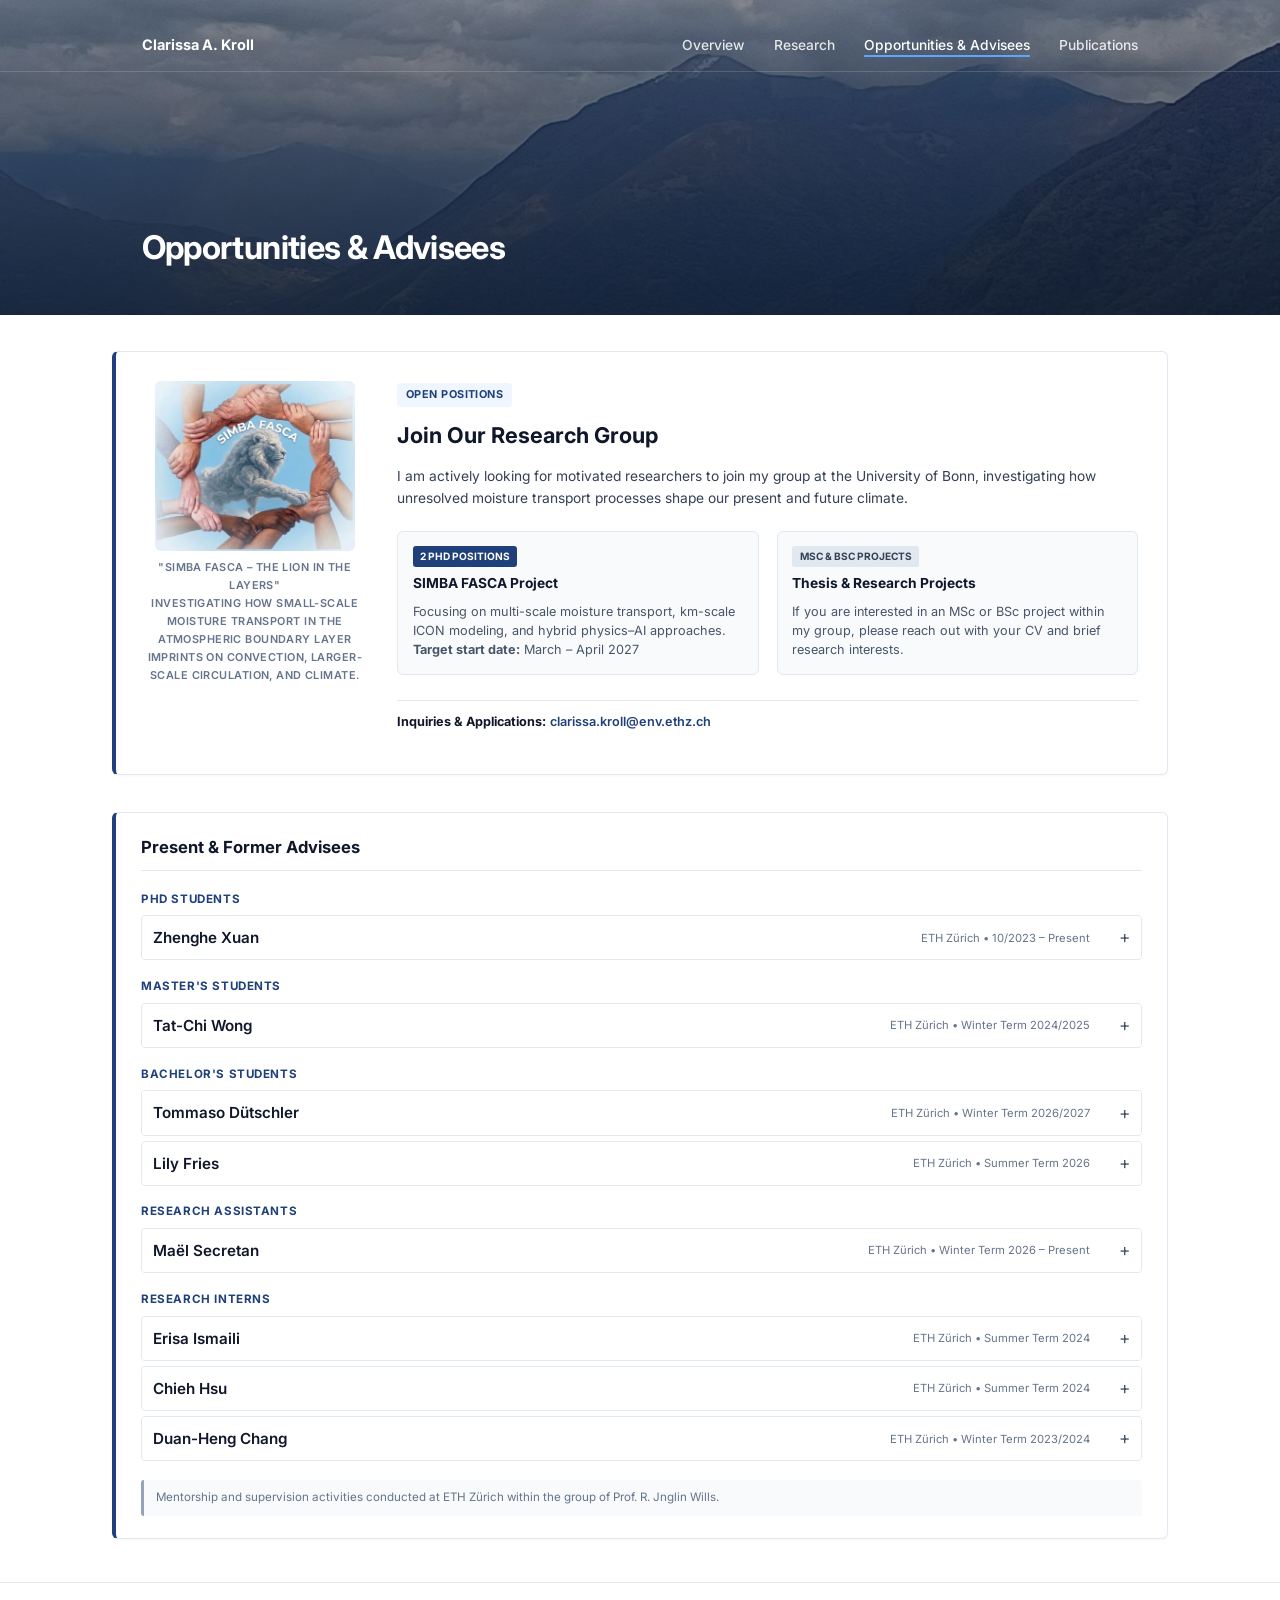
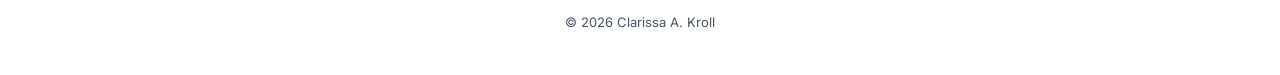
==== advisees.html @ e0d8de3f "Initial website release" ====
<!DOCTYPE html>
<html lang="en">
<head>
  <meta charset="UTF-8" />
  <meta name="viewport" content="width=device-width, initial-scale=1.0" />
  <title>Opportunities &amp; Advisees — Clarissa A. Kroll</title>
  <link rel="stylesheet" href="styles.css" />
  <link rel="preconnect" href="https://fonts.googleapis.com">
  <link rel="preconnect" href="https://fonts.gstatic.com" crossorigin>
  <link href="https://fonts.googleapis.com/css2?family=Inter:wght@300;400;500;600;700&display=swap" rel="stylesheet">
</head>
<body>

  <!-- Header Banner -->
  <header class="header-banner">
    <div class="header-overlay"></div>
    <img src="header.jpg" alt="Atmospheric Background" class="header-bg" />

    <nav class="navbar">
      <div class="nav-container">
        <a href="index.html" class="nav-brand">Clarissa A. Kroll</a>
        <div class="nav-links">
          <a href="index.html">Overview</a>
          <a href="research.html">Research</a>
          <a href="advisees.html" class="active">Opportunities &amp; Advisees</a>
          <a href="publications.html">Publications</a>
        </div>
      </div>
    </nav>

    <div class="header-content">
      <h1>Opportunities &amp; Advisees</h1>
    </div>
  </header>

  <main class="content-wrapper">

    <!-- Open Positions / Hiring Card -->
    <section class="hiring-card">
      <!-- Left Column: SIMBA FASCA Logo Branding -->
      <div class="hiring-logo-box">
        <img src="simbaFasca.png" alt="SIMBA FASCA Project Logo" class="hiring-logo-img" />
        <span class="hiring-logo-caption">
          "SIMBA FASCA &ndash; The Lion in the Layers"<br>
          Investigating how small-scale moisture transport in the atmospheric boundary layer imprints on convection, larger-scale circulation, and climate.
        </span>
      </div>

      <!-- Right Column: Details & Call to Action -->
      <div class="hiring-content">
        <div class="hiring-badge">Open Positions</div>
        <h2>Join Our Research Group</h2>
        <p class="hiring-intro">
          I am actively looking for motivated researchers to join my group at the University of Bonn, investigating how unresolved moisture transport processes shape our present and future climate.
        </p>

        <!-- Specific Opportunities Grid -->
        <div class="positions-grid">
          <div class="position-item">
            <div class="position-header">
              <span class="position-badge phd-badge">2 PhD Positions</span>
              <strong>SIMBA FASCA Project</strong>
            </div>
            <p>
              Focusing on multi-scale moisture transport, km-scale ICON modeling, 
              and hybrid physics&ndash;AI approaches.
            </p>
            <p>
              <strong>Target start date:</strong> March &ndash; April 2027
            </p>
          </div>

          <div class="position-item">
            <div class="position-header">
              <span class="position-badge student-badge">MSc &amp; BSc Projects</span>
              <strong>Thesis &amp; Research Projects</strong>
            </div>
            <p>
              If you are interested in an MSc or BSc project within my group, please reach out with your CV and brief research interests.
            </p>
          </div>
        </div>

        <p class="hiring-contact">
          <strong>Inquiries &amp; Applications:</strong> 
          <a href="mailto:clarissa.kroll@env.ethz.ch">clarissa.kroll@env.ethz.ch</a>
        </p>
      </div>
    </section>

    <!-- Structured Advisees Box -->
    <section class="advisees-box">
      <div class="advisees-box-header">
        <h2>Present &amp; Former Advisees</h2>
      </div>

      <!-- PhD Students -->
      <div class="advisee-group">
        <h3 class="advisee-category">PhD Students</h3>
        
        <details class="student-accordion">
          <summary class="student-summary">
            <span class="student-name">Zhenghe Xuan</span>
            <span class="student-meta">ETH Zürich &bull; 10/2023 &ndash; Present</span>
          </summary>
          <div class="student-details">
            <p><strong>Role:</strong> Co-Supervisor</p>
            <p><strong>Topic:</strong> Vertical velocity variance in a changing climate</p>
            <p><strong>Associated Publication:</strong> Xuan et al. (2025, under review), <a href="https://doi.org/10.22541/essoar.176990601.11274984/v1" target="_blank" rel="noopener" class="doi-link">[DOI: 10.22541/essoar.176990601.11274984/v1]</a></p>
          </div>
        </details>
      </div>

      <!-- Master's Students -->
      <div class="advisee-group">
        <h3 class="advisee-category">Master's Students</h3>

        <details class="student-accordion">
          <summary class="student-summary">
            <span class="student-name">Tat-Chi Wong</span>
            <span class="student-meta">ETH Zürich &bull; Winter Term 2024/2025</span>
          </summary>
          <div class="student-details">
            <p><strong>Role:</strong> Direct Supervisor</p>
            <p><strong>Topic:</strong> Impact of Vertical Velocity Damping on the Numerical Stability and Atmospheric Representation in ICON</p>
            <p><strong>Associated Publication:</strong> Co-authorship in Kroll et al. (2026), <a href="https://doi.org/10.1029/2025MS005583" target="_blank" rel="noopener" class="doi-link">[DOI: 10.1029/2025MS005583]</a></p>
          </div>
        </details>
      </div>

      <!-- Bachelor's Students -->
      <div class="advisee-group">
        <h3 class="advisee-category">Bachelor's Students</h3>

        <details class="student-accordion">
          <summary class="student-summary">
            <span class="student-name">Tommaso Dütschler</span>
            <span class="student-meta">ETH Zürich &bull; Winter Term 2026/2027</span>
          </summary>
          <div class="student-details">
            <p><strong>Role:</strong> Direct Supervisor</p>
            <p><strong>Topic:</strong> Possible Links between Boundary Layer Moisture Transport and Precipitation Extremes <em>(working title)</em></p>
          </div>
        </details>

        <details class="student-accordion">
          <summary class="student-summary">
            <span class="student-name">Lily Fries</span>
            <span class="student-meta">ETH Zürich &bull; Summer Term 2026</span>
          </summary>
          <div class="student-details">
            <p><strong>Role:</strong> Direct Supervisor</p>
            <p><strong>Topic:</strong> Do CMIP6 Models Share Specific Humidity Biases and Associated Mechanisms Leading to the Double-ITCZ Bias Identified in ICON?</p>
          </div>
        </details>
      </div>

      <!-- Research Assistants -->
      <div class="advisee-group">
        <h3 class="advisee-category">Research Assistants</h3>

        <details class="student-accordion">
          <summary class="student-summary">
            <span class="student-name">Maël Secretan</span>
            <span class="student-meta">ETH Zürich &bull; Winter Term 2026 &ndash; Present</span>
          </summary>
          <div class="student-details">
            <p><strong>Role:</strong> Direct Supervisor</p>
            <p><strong>Topic:</strong> Formal validation of code changes for merges in the ICON repository</p>
          </div>
        </details>
      </div>

      <!-- Research Interns -->
      <div class="advisee-group">
        <h3 class="advisee-category">Research Interns</h3>

        <details class="student-accordion">
          <summary class="student-summary">
            <span class="student-name">Erisa Ismaili</span>
            <span class="student-meta">ETH Zürich &bull; Summer Term 2024</span>
          </summary>
          <div class="student-details">
            <p><strong>Role:</strong> Co-Supervisor</p>
            <p><strong>Topic:</strong> Interplay between evaporation, surface winds and sea-surface temperature in CMIP6 models</p>
          </div>
        </details>

        <details class="student-accordion">
          <summary class="student-summary">
            <span class="student-name">Chieh Hsu</span>
            <span class="student-meta">ETH Zürich &bull; Summer Term 2024</span>
          </summary>
          <div class="student-details">
            <p><strong>Role:</strong> Direct Supervisor</p>
            <p><strong>Topic:</strong> Sea-surface temperature response to volcanic eruptions in CMIP6 models</p>
          </div>
        </details>

        <details class="student-accordion">
          <summary class="student-summary">
            <span class="student-name">Duan-Heng Chang</span>
            <span class="student-meta">ETH Zürich &bull; Winter Term 2023/2024</span>
          </summary>
          <div class="student-details">
            <p><strong>Role:</strong> Direct Supervisor</p>
            <p><strong>Topic:</strong> Cross-comparison of large-scale precipitation features in CMIP6 models</p>
          </div>
        </details>
      </div>

      <!-- Institutional Supervision Note -->
      <div class="advisees-footnote">
        Mentorship and supervision activities conducted at ETH Zürich within the group of Prof. R. Jnglin Wills.
      </div>
    </section>

  </main>

  <footer class="site-footer">
    <p>&copy; 2026 Clarissa A. Kroll</p>
  </footer>

</body>
</html>
---- styles.css ----
:root {
  --font-sans: 'Inter', -apple-system, BlinkMacSystemFont, sans-serif;
  --text-dark: #0f172a;
  --text-muted: #475569;
  --bg-page: #ffffff;
  --bg-subtle: #f8fafc;
  --border-color: #e2e8f0;
  --accent-blue: #2563eb;
  --max-width: 1040px;
}

.header-banner h1,
.header-content h1 {
  color: #ffffff;
}


/* --- Global Typography Scaling --- */
html {
  /* Default browser base is 16px. 
     90.625% sets the global base to ~14.5px for a dense, academic aesthetic.
     Change to 87.5% if you want it even tighter (~14px). */
  font-size: 90.625%; 
}

body {
  font-family: 'Inter', -apple-system, BlinkMacSystemFont, "Segoe UI", Roboto, sans-serif;
  font-size: 0.925rem; /* ~13.5px body copy */
  line-height: 1.55;    /* Comfortable line spacing for compact text */

  -webkit-font-smoothing: antialiased;
}

/* Scaled-Down Institutional Headings */
h1 {
  font-size: 1.5rem;    /* ~22px (was 32px+) */
  font-weight: 700;
  line-height: 1.25;
  color: #0f172a;
}

h2 {
  font-size: 1.2rem;    /* ~17.5px */
  font-weight: 700;
  color: #0f172a;
}

h3 {
  font-size: 0.95rem;   /* ~14px */
  font-weight: 600;
  color: #1f407a;
}

p, li {
  font-size: 0.9rem;    /* ~13px for paragraphs and lists */
  margin-bottom: 0.85rem;
}

/* Compact Navigation Bar Links */
.nav-links a {
  font-size: 0.85rem;   /* ~12.3px */
  font-weight: 600;
}

* {
  box-sizing: border-box;
  margin: 0;
  padding: 0;
}

body {
  font-family: var(--font-sans);
  background-color: var(--bg-page);
  color: var(--text-dark);
  line-height: 1.65;
  font-size: 1rem;
  -webkit-font-smoothing: antialiased;
}

/* 1. Header Banner using your header.jpg */
/* 1. Fully Responsive Header Banner */
.header-banner {
  position: relative;
  width: 100%;
  /* Flexible height adaptively scaling with screen size */
  min-height: 280px;
  height: clamp(280px, 35vh, 420px);
  display: flex;
  flex-direction: column;
  justify-content: space-between;
  overflow: hidden;
  background-color: #0f172a;
  padding: 1.25rem 0 1.75rem 0; /* Reduced vertical padding inside header */
  margin-bottom: 0.8rem;        /* Reduced gap below header (was likely 3rem+) */
  min-height: auto;
  padding-bottom: 0.5rem !important; /* Adjust or set to 0 if desired */
}

/* 2. Zero out top margins on main containers */
.content-wrapper,
.bio-hero-grid {
  margin-top: 0 !important;
  padding-top: 0 !important;
}

/* 3. Kill the browser's default top margin on the first paragraph */
.bio-main-text p:first-child,
.bio-sidebar {
  margin-top: 0 !important;
  padding-top: 0 !important;
}


.navbar {
  padding: 0.5rem 0;            /* Compact top navigation bar */
}

.header-content {
  margin-top: 1rem;             /* Tightened space between nav links and main title */
  padding: 0;
}

.header-content h1 {
  font-size: 1.65rem;           /* Slightly tighter heading size */
  line-height: 1.25;
  margin: 0 0 0.25rem 0;
}

.header-subtitle {
  font-size: 0.875rem;
  margin: 0;
}

.header-bg {
  position: absolute;
  top: 0; 
  left: 0;
  width: 100%; 
  height: 100%;
  object-fit: cover; /* Scaled to fill without stretching */
  object-position: center 30%; /* Focuses on upper-center of your image */
  z-index: 1;
}

/* --- Compact Main Container Gap --- */
.content-wrapper {
  margin-top: 0;                /* Eliminates excess gap above the main body grid */
  padding-top: 0;
}

.bio-hero-grid {
  margin-top: 0;                /* Pulls the bio grid directly up under the header */
}

/* 2. Fully Responsive Research Images */
.subsection-media {
  background: var(--bg-subtle);
  border: 1px solid var(--border-color);
  border-radius: 10px;
  padding: 0.75rem;
  width: 100%; /* Keeps media box inside its grid column */
  box-sizing: border-box;
}

.subsection-media img,
.figure-media img {
  width: 100%;
  max-width: 100%;
  height: auto; /* Maintains true aspect ratio without cropping */
  max-height: 350px; /* Prevents tall vertical images from blowing up */
  object-fit: contain; /* Displays full image without clipping edges */
  border-radius: 6px;
  display: block;
}

/* 3. Global Responsive Safety Net */
img, video {
  max-width: 100%;
  height: auto;
}

/* Responsive YouTube Video Wrapper */
.video-container {
  position: relative;
  width: 100%;
  aspect-ratio: 16 / 9; /* Maintains standard widescreen 16:9 ratio */
  border-radius: 8px;
  overflow: hidden;
  background-color: #0f172a;
  border: 1px solid var(--border-color);
}

.video-container iframe {
  position: absolute;
  top: 0;
  left: 0;
  width: 100%;
  height: 100%;
  border: 0;
  display: block;
}

.header-overlay {
  position: absolute;
  top: 0; left: 0;
  width: 100%; height: 100%;
  /* Dark transparent overlay to keep white text readable while showing the image */
  background: linear-gradient(180deg, rgba(15, 23, 42, 0.35) 0%, rgba(15, 23, 42, 0.8) 100%);
  z-index: 2;
}

.navbar {
  position: relative;
  z-index: 3;
  padding: 1rem 0;
  border-bottom: 1px solid rgba(255, 255, 255, 0.15);
}

.nav-container {
  max-width: var(--max-width);
  margin: 0 auto;
  padding: 0 1.5rem;
  display: flex;
  justify-content: space-between;
  align-items: center;
}

.nav-brand {
  color: #ffffff;
  font-weight: 700;
  font-size: ad1.1rem;
  text-decoration: none;
}

.nav-links a {
  color: rgba(255, 255, 255, 0.85);
  text-decoration: none;
  margin-left: 1.75rem;
  font-size: 0.95rem;
  font-weight: 500;
}

.nav-links a:hover, .nav-links a.active {
  color: #ffffff;
  border-bottom: 2px solid #60a5fa;
  padding-bottom: 2px;
}

.header-content {
  position: relative;
  z-index: 3;
  max-width: var(--max-width);
  width: 100%;
  margin: 0 auto;
  padding: 0 1.5rem 2.5rem 1.5rem;
  color: #ffffff;
}

.badge {
  display: inline-block;
  background-color: rgba(255, 255, 255, 0.18);
  backdrop-filter: blur(4px);
  color: #ffffff;
  font-size: 0.78rem;
  font-weight: 600;
  padding: 0.2rem 0.6rem;
  border-radius: 4px;
  margin-bottom: 0.5rem;
}

.header-content h1 {
  font-size: 2.25rem;
  font-weight: 700;
  letter-spacing: -0.02em;
}

.header-content p {
  font-size: 1.05rem;
  color: rgba(255, 255, 255, 0.9);
}

/* 2. Sub-navigation Jump Bar */
.subnav {
  background-color: var(--bg-subtle);
  border-bottom: 1px solid var(--border-color);
  position: sticky;
  top: 0;
  z-index: 100;
}

.subnav-container {
  max-width: var(--max-width);
  margin: 0 auto;
  padding: 0.75rem 1.5rem;
  display: flex;
  align-items: center;
  gap: 1.5rem;
  font-size: 0.9rem;
}

.subnav-label {
  font-weight: 600;
  color: var(--text-muted);
}

.subnav a {
  color: var(--accent-blue);
  text-decoration: none;
  font-weight: 500;
}

.subnav a:hover {
  text-decoration: underline;
}

/* --- Global Vertical Spacing Adjustments --- */

/* 1. Main wrapper padding */
.content-wrapper {
  max-width: var(--max-width);
  margin: 0 auto;
  padding: 3rem 1.5rem; /* Increased top/bottom padding from 3rem to 5rem */
}

/* 2. Space between research & page subsections */
.research-subsection,
.people-section,
.topic-block,
.data-section {
  margin-bottom: 2rem; /* Increased vertical space between major sections */
  padding-bottom: 2rem;
}

/* 3. Horizontal Dividers Spacing */
.section-divider {
  border: 0;
  border-top: 1px solid var(--border-color);
  margin: 2rem 0; /* Creates 5rem (~80px) space above and below divider lines */
}

/* 4. Headings Bottom Margin */
.topic-block h2,
.people-section h2,
.data-section h2 {
  margin-bottom: 2rem; /* Adds space between headings and body text/tables */
}

/* --- Styles for People Page Cards --- */
.person-card.primary-pi {
  display: grid;
  grid-template-columns: 200px 1fr;
  gap: 2.5rem;
  align-items: center;
  background: var(--bg-subtle);
  padding: 2rem;
  border-radius: 12px;
  border: 1px solid var(--border-color);
  margin-bottom: 4rem;
}

.person-photo {
  width: 200px;
  height: 200px;
  object-fit: cover;
  border-radius: 8px;
}

.role-badge {
  display: inline-block;
  font-size: 0.75rem;
  font-weight: 700;
  text-transform: uppercase;
  color: var(--accent-blue);
  letter-spacing: 0.05em;
  margin-bottom: 0.4rem;
}

.alumni-grid {
  display: grid;
  grid-template-columns: repeat(auto-fit, minmax(300px, 1fr));
  gap: 2rem;
  margin-top: 1.5rem;
}

.alumni-card {
  background: #ffffff;
  border: 1px solid var(--border-color);
  border-radius: 10px;
  padding: 1.5rem;
}

.alumni-card h3 {
  font-size: 1.2rem;
  margin-bottom: 0.25rem;
}

.degree-tag {
  font-size: 0.85rem;
  color: var(--accent-blue);
  font-weight: 600;
  display: block;
  margin-bottom: 0.75rem;
}

.thesis-title {
  font-size: 0.95rem;
  color: var(--text-muted);
  margin-bottom: 0.75rem;
}

.next-step {
  font-size: 0.85rem;
  color: #64748b;
  font-weight: 500;
}

.join-box {
  background-color: var(--bg-subtle);
  border: 1px solid var(--border-color);
  border-radius: 12px;
  padding: 3rem;
  text-align: center;
}

.join-box h2 {
  margin-bottom: 1rem;
}

.join-box p {
  max-width: 650px;
  margin: 0 auto 1.5rem auto;
  color: var(--text-muted);
}

.btn-contact {
  display: inline-block;
  background-color: var(--text-dark);
  color: #ffffff;
  padding: 0.75rem 1.5rem;
  border-radius: 6px;
  text-decoration: none;
  font-weight: 600;
}

/* --- Student & Mentorship Styling --- */

.context-note {
  background-color: var(--bg-subtle);
  border-left: 3px solid var(--accent-blue);
  padding: 1rem 1.25rem;
  border-radius: 4px;
  margin-bottom: 3.5rem;
  color: var(--text-muted);
  font-size: 0.95rem;
}

.student-category {
  margin-bottom: 4rem;
}

.student-category h2 {
  font-size: 1.5rem;
  font-weight: 700;
  color: var(--text-dark);
  margin-bottom: 1.5rem;
}

.student-card-grid {
  display: grid;
  grid-template-columns: repeat(auto-fill, minmax(320px, 1fr));
  gap: 1.5rem;
}

.student-card {
  background: #ffffff;
  border: 1px solid var(--border-color);
  border-radius: 8px;
  padding: 1.25rem 1.5rem;
  display: flex;
  flex-direction: column;
  justify-content: space-between;
  transition: border-color 0.2s ease;
}

.student-card:hover {
  border-color: #cbd5e1;
}

.card-header {
  display: flex;
  justify-content: space-between;
  align-items: flex-start;
  margin-bottom: 0.75rem;
  padding-bottom: 0.75rem;
  border-bottom: 1px solid var(--border-color);
}

.card-header h3 {
  font-size: 1.1rem;
  font-weight: 600;
  color: var(--text-dark);
}

.term-badge {
  font-size: 0.75rem;
  font-weight: 600;
  color: var(--accent-blue);
  background-color: #eff6ff;
  padding: 0.25rem 0.5rem;
  border-radius: 4px;
  white-space: nowrap;
}

/* --- Clean Institutional Accordion Header --- */

.student-summary {
  display: flex;
  justify-content: space-between;
  align-items: center;
  padding: 1.1rem 1.25rem;
  cursor: pointer;
  background-color: #ffffff;
  list-style: none;
  user-select: none;
}

.student-name {
  font-size: 1.05rem;
  font-weight: 600;
  color: var(--text-dark);
}

/* Subtle, un-badged metadata string */
.student-meta {
  font-size: 0.875rem;
  font-weight: 400;
  color: var(--text-muted); /* Neutral slate gray */
  margin-left: auto;
  margin-right: 1rem;
}

/* Custom minimal plus/minus toggle */
.student-summary::after {
  content: "+";
  font-size: 1.1rem;
  font-weight: 400;
  color: #94a3b8;
  transition: transform 0.2s ease;
}

.student-accordion[open] .student-summary::after {
  content: "−";
  color: var(--text-dark);
}

.card-details p {
  font-size: 0.9rem;
  color: var(--text-muted);
  margin-bottom: 0.4rem;
  line-height: 1.5;
}

.card-details .label {
  font-weight: 600;
  color: var(--text-dark);
}

.card-pub {
  margin-top: 0.75rem;
  padding-top: 0.75rem;
  border-top: 1px dashed var(--border-color);
  font-size: 0.85rem;
  color: var(--text-muted);
}

/* --- Advisee Accordions / Dropdowns --- */

.advisee-group {
  margin-bottom: 3.5rem;
}

.advisee-group h2 {
  font-size: 1.4rem;
  font-weight: 700;
  color: var(--text-dark);
  margin-bottom: 1.25rem;
  padding-bottom: 0.5rem;
  border-bottom: 1px solid var(--border-color);
}

.student-accordion {
  background-color: #ffffff;
  border: 1px solid var(--border-color);
  border-radius: 8px;
  margin-bottom: 0.85rem;
  overflow: hidden;
  transition: border-color 0.2s ease, box-shadow 0.2s ease;
}

.student-accordion:hover {
  border-color: #cbd5e1;
}

.student-accordion[open] {
  border-color: var(--accent-blue);
  box-shadow: 0 2px 8px rgba(0, 0, 0, 0.04);
}

.student-summary {
  display: flex;
  justify-content: space-between;
  align-items: center;
  padding: 1rem 1.25rem;
  cursor: pointer;
  font-weight: 600;
  list-style: none; /* Removes default disclosure triangle */
  user-select: none;
  background-color: #ffffff;
}

/* Remove default marker in Webkit/Firefox */
.student-summary::-webkit-details-marker {
  display: none;
}

/* Custom interactive expand indicator (+) */
.student-summary::after {
  content: "+";
  font-size: 1.2rem;
  font-weight: 400;
  color: var(--text-muted);
  transition: transform 0.2s ease;
  margin-left: 1rem;
}

.student-accordion[open] .student-summary::after {
  content: "−";
  color: var(--accent-blue);
}

.student-name {
  font-size: 1.05rem;
  color: var(--text-dark);
}

.student-term {
  font-size: 0.85rem;
  font-weight: 500;
  color: var(--accent-blue);
  background-color: #eff6ff;
  padding: 0.25rem 0.6rem;
  border-radius: 4px;
}

.student-details {
  padding: 1.25rem;
  background-color: var(--bg-subtle);
  border-top: 1px solid var(--border-color);
  font-size: 0.925rem;
}

.student-details p {
  margin-bottom: 0.6rem;
  color: var(--text-muted);
  line-height: 1.5;
}

.student-details p:last-child {
  margin-bottom: 0;
}

.student-details strong {
  color: var(--text-dark);
}

/* Bottom institutional note */
.bottom-context-note {
  margin-top: 4rem;
  padding: 1.25rem 1.5rem;
  background-color: var(--bg-subtle);
  border-left: 3px solid var(--accent-blue);
  border-radius: 4px;
  font-size: 0.9rem;
  color: var(--text-muted);
}

@media (max-width: 768px) {
  .person-card.primary-pi {
    grid-template-columns: 1fr;
  }
  .person-photo {
    width: 100%;
    height: 250px;
  }
}

.research-intro {
  font-size: 1.15rem;
  color: var(--text-dark);
  margin-bottom: 3.5rem;
  padding-bottom: 2rem;
  border-bottom: 1px solid var(--border-color);
}

.research-subsection {
  margin-bottom: 4rem;
  padding-bottom: 4rem;
  border-bottom: 1px solid var(--border-color);
}

.research-subsection:last-child {
  border-bottom: none;
}

.subsection-grid {
  display: grid;
  grid-template-columns: 1.2fr 0.8fr;
  gap: 3rem;
  align-items: center;
}

.subsection-grid.reversed {
  grid-template-columns: 0.8fr 1.2fr;
}

.subsection-grid.reversed .subsection-text {
  order: 2;
}

.subsection-grid.reversed .subsection-media {
  order: 1;
}

.topic-tag {
  font-size: 0.75rem;
  font-weight: 700;
  text-transform: uppercase;
  letter-spacing: 0.05em;
  color: var(--accent-blue);
  display: block;
  margin-bottom: 0.4rem;
}

.subsection-text h2 {
  font-size: 1.65rem;
  font-weight: 700;
  color: var(--text-dark);
  margin-bottom: 1rem;
}

.subsection-text p {
  color: var(--text-muted);
  margin-bottom: 1.25rem;
}

.feature-list {
  list-style: none;
  padding: 0;
}

.feature-list li {
  font-size: 0.925rem;
  color: #334155;
  margin-bottom: 0.5rem;
  position: relative;
  padding-left: 1.25rem;
}

.feature-list li::before {
  content: "▪";
  color: var(--accent-blue);
  position: absolute;
  left: 0;
}

.subsection-media {
  background: var(--bg-subtle);
  border: 1px solid var(--border-color);
  border-radius: 10px;
  padding: 0.75rem;
}

.subsection-media img {
  width: 100%;
  height: 220px;
  object-fit: cover;
  border-radius: 6px;
  display: block;
}

.media-caption {
  display: block;
  font-size: 0.8rem;
  color: var(--text-muted);
  margin-top: 0.6rem;
  line-height: 1.4;
}

.site-footer {
  border-top: 1px solid var(--border-color);
  padding: 2rem 0;
  text-align: center;
  font-size: 0.875rem;
  color: var(--text-muted);
}

/* --- 2-Column Hero Grid Layout --- */

.content-wrapper {
  max-width: 1100px;
  margin: 0 auto;
  padding: 3rem 1.5rem;
}

.bio-hero-grid {
  display: grid;
  grid-template-columns: 1fr 280px; /* Left column expands; right sidebar is 280px */
  gap: 3.5rem;
  align-items: start;
}

.bio-main-text p {
  font-size: 1.05rem;
  line-height: 1.7;
  color: #334155;
  margin-bottom: 1.25rem;
}

.bio-main-text p:last-child {
  margin-bottom: 0;
}

/* Vertical Blue Divider Line */
.bio-sidebar {
  padding-left: 2.5rem;
  border-left: 3px solid #1f407a; /* Institutional Blue Line */
}

.profile-photo {
  width: 100%;
  height: auto;
  aspect-ratio: 1 / 1;
  object-fit: cover;
  border-radius: 6px;
  margin-bottom: 1rem;
  background-color: #e2e8f0;
}

.profile-info h2 {
  font-size: 1.15rem;
  font-weight: 700;
  color: #0f172a;
  margin: 0 0 0.2rem 0;
}

.profile-title {
  font-size: 0.875rem;
  font-weight: 600;
  color: #1f407a;
  margin: 0 0 1rem 0;
}

.contact-details {
  list-style: none;
  padding: 0;
  margin: 0 0 1rem 0;
  font-size: 0.875rem;
}

.contact-details li {
  margin-bottom: 0.4rem;
  color: #475569;
}

.contact-details strong {
  color: #0f172a;
}

.contact-details a {
  color: #1f407a;
  text-decoration: none;
}

.contact-details a:hover {
  text-decoration: underline;
}

.profile-links {
  font-size: 0.85rem;
  font-weight: 600;
  padding-top: 0.75rem;
  border-top: 1px solid #e2e8f0;
}

.profile-links a {
  color: #0f172a;
  text-decoration: none;
}

.profile-links a:hover {
  color: #1f407a;
  text-decoration: underline;
}

/* --- Mobile Responsiveness --- */
@media (max-width: 768px) {
  .bio-hero-grid {
    grid-template-columns: 1fr;
    gap: 2rem;
  }
  
  .bio-sidebar {
    padding-left: 0;
    padding-top: 2rem;
    border-left: none;
    border-top: 3px solid #1f407a; /* Flips to a top horizontal blue bar on small screens */
  }
}

/* --- 2-Column Hero Grid Layout --- */

.content-wrapper {
  max-width: 1100px;
  margin: 0 auto;
  padding: 3rem 1.5rem;
}

.bio-hero-grid {
  display: grid;
  grid-template-columns: 1fr 280px; /* Left column expands; right sidebar is 280px */
  gap: 3.5rem;
  align-items: start;
}

.bio-main-text p {
  font-size: 1.05rem;
  line-height: 1.7;
  color: #334155;
  margin-bottom: 1.25rem;
}

.bio-main-text p:last-child {
  margin-bottom: 0;
}

/* Vertical Blue Divider Line */
.bio-sidebar {
  padding-left: 2.5rem;
  border-left: 3px solid #1f407a; /* Institutional Blue Line */
}

.profile-photo {
  width: 100%;
  height: auto;
  aspect-ratio: 1 / 1;
  object-fit: cover;
  border-radius: 6px;
  margin-bottom: 1rem;
  background-color: #e2e8f0;
}

.profile-info h2 {
  font-size: 1.15rem;
  font-weight: 700;
  color: #0f172a;
  margin: 0 0 0.2rem 0;
}

.profile-title {
  font-size: 0.875rem;
  font-weight: 600;
  color: #1f407a;
  margin: 0 0 1rem 0;
}

.contact-details {
  list-style: none;
  padding: 0;
  margin: 0 0 1rem 0;
  font-size: 0.875rem;
}

.contact-details li {
  margin-bottom: 0.4rem;
  color: #475569;
}

.contact-details strong {
  color: #0f172a;
}

.contact-details a {
  color: #1f407a;
  text-decoration: none;
}

.contact-details a:hover {
  text-decoration: underline;
}

.profile-links {
  font-size: 0.85rem;
  font-weight: 600;
  padding-top: 0.75rem;
  border-top: 1px solid #e2e8f0;
}

.profile-links a {
  color: #0f172a;
  text-decoration: none;
}

.profile-links a:hover {
  color: #1f407a;
  text-decoration: underline;
}

/* --- Mobile Responsiveness --- */
@media (max-width: 768px) {
  .bio-hero-grid {
    grid-template-columns: 1fr;
    gap: 2rem;
  }
  
  .bio-sidebar {
    padding-left: 0;
    padding-top: 2rem;
    border-left: none;
    border-top: 3px solid #1f407a; /* Flips to a top horizontal blue bar on small screens */
  }
}

/* --- Research Feature Block with Integrated Figure --- */

.research-feature-card {
  display: grid;
  grid-template-columns: 1fr 440px; /* Text left, figure right */
  gap: 2.5rem;
  align-items: start;
  background-color: #ffffff;
  border: 1px solid var(--border-color, #e2e8f0);
  border-radius: 8px;
  padding: 2rem;
  margin: 2.5rem 0;
  box-shadow: 0 1px 3px rgba(0, 0, 0, 0.03);
}

.feature-badges {
  display: flex;
  gap: 0.75rem;
  align-items: center;
  margin-bottom: 0.85rem;
  flex-wrap: wrap;
}

.badge-blog a {
  font-size: 0.75rem;
  font-weight: 700;
  color: #1f407a;
  background-color: #eff6ff;
  padding: 0.25rem 0.6rem;
  border-radius: 4px;
  text-decoration: none;
}

.badge-blog a:hover {
  text-decoration: underline;
}

.badge-tag {
  font-size: 0.75rem;
  font-weight: 600;
  color: #64748b;
  background-color: #f1f5f9;
  padding: 0.25rem 0.6rem;
  border-radius: 4px;
}

.feature-content h2 {
  font-size: 1.4rem;
  font-weight: 700;
  color: var(--text-dark, #0f172a);
  margin-top: 0;
  margin-bottom: 1rem;
}

.feature-content p {
  font-size: 0.975rem;
  line-height: 1.65;
  color: var(--text-muted, #334155);
  margin-bottom: 1rem;
}

.paper-link {
  color: #1f407a;
  font-weight: 600;
  text-decoration: none;
}

.paper-link:hover {
  text-decoration: underline;
}

.feature-actions {
  display: flex;
  gap: 1rem;
  margin-top: 1.5rem;
  flex-wrap: wrap;
}

.doi-btn {
  font-size: 0.85rem;
  font-weight: 600;
  color: #ffffff;
  background-color: #1f407a;
  padding: 0.5rem 1rem;
  border-radius: 5px;
  text-decoration: none;
}

.doi-btn:hover {
  background-color: #162f5a;
}

.blog-btn {
  font-size: 0.85rem;
  font-weight: 600;
  color: #1f407a;
  border: 1px solid #1f407a;
  padding: 0.5rem 1rem;
  border-radius: 5px;
  text-decoration: none;
}

.blog-btn:hover {
  background-color: #eff6ff;
}

/* Figure & Image Styling */
.feature-figure {
  margin: 0;
  background-color: #f8fafc;
  border: 1px solid #e2e8f0;
  border-radius: 6px;
  padding: 0.85rem;
}

.feature-img {
  width: 100%;
  height: auto;
  border-radius: 4px;
  display: block;
  background-color: #ffffff;
}

.feature-figure figcaption {
  font-size: 0.8rem;
  color: #64748b;
  line-height: 1.45;
  margin-top: 0.75rem;
}

.feature-figure figcaption strong {
  color: #0f172a;
}

/* --- SIMBA FASCA Feature Card Grid --- */

.project-feature-card {
  display: grid;
  grid-template-columns: 240px 1fr; /* Image left (240px fixed), text right (flexible) */
  gap: 2rem;
  align-items: center;
  background-color: #ffffff;
  border: 1px solid #e2e8f0;
  border-left: 4px solid #1f407a; /* ETH/Bonn institutional accent line */
  border-radius: 6px;
  padding: 1.75rem;
  margin: 2rem 0;
  box-shadow: 0 1px 3px rgba(0, 0, 0, 0.04);
}

.project-logo-box {
  display: flex;
  justify-content: center;
  align-items: center;
}

.project-logo-img {
  width: 100%;
  max-width: 240px;
  height: auto;
  border-radius: 6px;
  display: block;
  object-fit: contain;
}

.project-details h2 {
  font-size: 1.35rem;
  font-weight: 700;
  color: #0f172a;
  margin: 0.4rem 0 0.75rem 0;
}

.project-details p {
  font-size: 0.95rem;
  line-height: 1.6;
  color: #334155;
  margin-bottom: 1.25rem;
}

.project-header-meta {
  display: flex;
  align-items: center;
  gap: 0.5rem;
  font-size: 0.8rem;
  color: #64748b;
}

.badge-tag {
  background-color: #eff6ff;
  color: #1f407a;
  font-size: 0.75rem;
  font-weight: 700;
  padding: 0.2rem 0.55rem;
  border-radius: 4px;
  text-transform: uppercase;
  letter-spacing: 0.03em;
}

.project-funding {
  font-size: 0.85rem;
  color: #475569;
  background-color: #f8fafc;
  border: 1px solid #e2e8f0;
  padding: 0.6rem 0.85rem;
  border-radius: 4px;
}

.funding-label {
  color: #0f172a;
  font-weight: 600;
}

/* Mobile Responsiveness: Stack vertically on small screens */
@media (max-width: 768px) {
  .project-feature-card {
    grid-template-columns: 1fr;
    gap: 1.25rem;
    padding: 1.25rem;
  }

  .project-logo-img {
    max-width: 200px;
  }
}

/* --- Open Positions / Hiring Card --- */

.hiring-card {
  display: grid;
  grid-template-columns: 220px 1fr; /* Logo left, text right */
  gap: 2.25rem;
  align-items: start;
  background-color: #ffffff;
  border: 1px solid #e2e8f0;
  border-left: 4px solid #1f407a; /* ETH/Bonn institutional accent */
  border-radius: 6px;
  padding: 2rem;
  margin: 2.5rem 0;
  box-shadow: 0 1px 3px rgba(0, 0, 0, 0.04);
}

.hiring-logo-box {
  text-align: center;
}

.hiring-logo-img {
  width: 100%;
  max-width: 200px;
  height: auto;
  border-radius: 6px;
  display: block;
  margin: 0 auto;
}

.hiring-logo-caption {
  display: block;
  font-size: 0.75rem;
  font-weight: 600;
  color: #64748b;
  margin-top: 0.6rem;
  text-transform: uppercase;
  letter-spacing: 0.04em;
}

.hiring-badge {
  display: inline-block;
  font-size: 0.75rem;
  font-weight: 700;
  color: #1f407a;
  background-color: #eff6ff;
  padding: 0.2rem 0.6rem;
  border-radius: 4px;
  text-transform: uppercase;
  letter-spacing: 0.04em;
  margin-bottom: 0.5rem;
}

.hiring-content h2 {
  font-size: 1.5rem;
  font-weight: 700;
  color: #0f172a;
  margin: 0.25rem 0 0.75rem 0;
}

.hiring-intro {
  font-size: 0.95rem;
  color: #334155;
  line-height: 1.6;
  margin-bottom: 1.5rem;
}

/* Positions Grid Layout */
.positions-grid {
  display: grid;
  grid-template-columns: 1fr 1fr;
  gap: 1.25rem;
  margin-bottom: 1.75rem;
}

.position-item {
  background-color: #f8fafc;
  border: 1px solid #e2e8f0;
  border-radius: 6px;
  padding: 1rem;
}

.position-header {
  display: flex;
  flex-direction: column;
  gap: 0.35rem;
  margin-bottom: 0.5rem;
}

.position-header strong {
  font-size: 0.95rem;
  color: #0f172a;
}

.position-badge {
  display: inline-block;
  align-self: flex-start;
  font-size: 0.7rem;
  font-weight: 700;
  padding: 0.15rem 0.5rem;
  border-radius: 3px;
  text-transform: uppercase;
}

.phd-badge {
  background-color: #1f407a;
  color: #ffffff;
}

.student-badge {
  background-color: #e2e8f0;
  color: #334155;
}

.position-item p {
  font-size: 0.875rem;
  color: #475569;
  line-height: 1.5;
  margin: 0;
}

/* Actions & Buttons */
.hiring-actions {
  display: flex;
  flex-direction: column;
  gap: 0.75rem;
  padding-top: 1rem;
  border-top: 1px solid #e2e8f0;
}

.btn-primary {
  display: inline-block;
  align-self: flex-start;
  background-color: #1f407a;
  color: #ffffff;
  font-size: 0.875rem;
  font-weight: 600;
  padding: 0.6rem 1.25rem;
  border-radius: 4px;
  text-decoration: none;
  transition: background-color 0.15s ease;
}

.btn-primary:hover {
  background-color: #162f5a;
}

.hiring-note {
  font-size: 0.8rem;
  color: #64748b;
  line-height: 1.45;
}

/* Responsive adjustments for smaller displays */
@media (max-width: 820px) {
  .hiring-card {
    grid-template-columns: 1fr;
    gap: 1.5rem;
  }

  .positions-grid {
    grid-template-columns: 1fr;
  }

  .hiring-logo-img {
    max-width: 160px;
  }
}

/* --- Homepage Hero Hiring Callout --- */

.hero-hiring-notice {
  display: flex;
  align-items: center;
  gap: 0.75rem;
  background-color: #eff6ff;
  border: 1px solid #bfdbfe;
  border-left: 4px solid #1f407a; /* Institutional blue accent line */
  padding: 0.85rem 1.1rem;
  border-radius: 6px;
  margin-top: 1.75rem;
  font-size: 0.9rem;
  color: #1e293b;
}

.hiring-tag {
  display: inline-block;
  background-color: #1f407a;
  color: #ffffff;
  font-size: 0.725rem;
  font-weight: 700;
  padding: 0.2rem 0.55rem;
  border-radius: 4px;
  text-transform: uppercase;
  letter-spacing: 0.04em;
  white-space: nowrap;
}

.hero-hiring-notice a {
  color: #1f407a;
  font-weight: 600;
  text-decoration: none;
  margin-left: 0.25rem;
}

.hero-hiring-notice a:hover {
  text-decoration: underline;
}

/* --- Hiring Card Contact Line --- */
.hiring-contact {
  margin-top: 1rem;
  padding-top: 0.75rem;
  border-top: 1px solid #e2e8f0;
  font-size: 0.875rem;
}

.hiring-contact a {
  color: #1f407a;
  font-weight: 600;
  text-decoration: none;
}

.hiring-contact a:hover {
  text-decoration: underline;
}

/* --- Structured Advisees Box --- */
.advisees-box {
  background-color: #ffffff;
  border: 1px solid #e2e8f0;
  border-left: 4px solid #1f407a; /* ETH/Bonn institutional accent */
  border-radius: 6px;
  padding: 1.5rem 1.75rem;
  margin-top: 2rem;
  box-shadow: 0 1px 3px rgba(0, 0, 0, 0.03);
}

.advisees-box-header h2 {
  font-size: 1.15rem;
  font-weight: 700;
  color: #0f172a;
  margin: 0 0 1.25rem 0;
  padding-bottom: 0.6rem;
  border-bottom: 1px solid #e2e8f0;
}

.advisee-group {
  margin-bottom: 1.15rem;
}

/* Downscaled Category Subheadings (PhD, Master's, etc.) */
.advisee-category {
  font-size: 0.8rem;
  font-weight: 700;
  text-transform: uppercase;
  letter-spacing: 0.05em;
  color: #1f407a;
  margin: 0 0 0.45rem 0;
}

/* Compact Accordions */
.student-accordion {
  background-color: #f8fafc;
  border: 1px solid #e2e8f0;
  border-radius: 4px;
  margin-bottom: 0.35rem;
}

.student-accordion[open] {
  background-color: #ffffff;
  border-color: #cbd5e1;
}

.student-summary {
  display: flex;
  justify-content: space-between;
  align-items: center;
  padding: 0.5rem 0.75rem;
  font-size: 0.875rem;
  font-weight: 600;
  color: #1e293b;
  cursor: pointer;
}

.student-summary:hover {
  color: #1f407a;
}

.student-meta {
  font-size: 0.775rem;
  font-weight: 400;
  color: #64748b;
}

.student-details {
  padding: 0.55rem 0.75rem 0.65rem 0.75rem;
  border-top: 1px solid #f1f5f9;
  font-size: 0.825rem;
  line-height: 1.5;
  color: #334155;
}

.student-details p {
  margin: 0.2rem 0;
}

/* Bottom Institutional Footnote */
.advisees-footnote {
  margin-top: 1.25rem;
  padding: 0.6rem 0.8rem;
  background-color: #f8fafc;
  border-left: 3px solid #94a3b8;
  border-radius: 3px;
  font-size: 0.8rem;
  color: #64748b;
}

/* --- Framed Research Topic Cards --- */

.research-topics {
  display: flex;
  flex-direction: column;
  gap: 1.5rem;
  margin-top: 1.5rem;
}

.research-card {
  background-color: #ffffff;
  border: 1px solid #e2e8f0;
  border-left: 4px solid #1f407a; /* Institutional blue accent */
  border-radius: 6px;
  padding: 1.5rem 1.75rem;
  box-shadow: 0 1px 3px rgba(0, 0, 0, 0.03);
}

.research-card h2 {
  font-size: 1.15rem;
  font-weight: 700;
  color: #0f172a;
  margin: 0 0 0.75rem 0;
  padding-bottom: 0.5rem;
  border-bottom: 1px solid #f1f5f9;
}

.research-card p {
  margin-bottom: 0.75rem;
  color: #334155;
}

.paper-link {
  color: #1f407a;
  font-weight: 500;
  text-decoration: none;
}

.paper-link:hover {
  text-decoration: underline;
}

/* Embedded Figure & Video Box Inside Cards */
.figure-card,
.subsection-media {
  background-color: #f8fafc;
  border: 1px solid #e2e8f0;
  border-radius: 4px;
  padding: 0.85rem;
  margin: 1rem 0 0.5rem 0;
}

.figure-card img,
.subsection-media img {
  display: block;
  max-width: 100%;
  height: auto;
  margin: 0 auto;
  border-radius: 3px;
}

.figure-caption,
.media-caption {
  display: block;
  margin-top: 0.65rem;
  font-size: 0.8rem;
  line-height: 1.45;
  color: #475569;
}

/* Action Buttons Row */
.feature-actions {
  display: flex;
  flex-wrap: wrap;
  gap: 0.65rem;
  margin-top: 1rem;
}

.doi-btn,
.blog-btn {
  display: inline-block;
  font-size: 0.825rem;
  font-weight: 600;
  padding: 0.45rem 0.9rem;
  border-radius: 4px;
  text-decoration: none;
  transition: background-color 0.15s ease, color 0.15s ease;
}

.doi-btn {
  background-color: #1f407a;
  color: #ffffff;
}

.doi-btn:hover {
  background-color: #162f5c;
}

.blog-btn {
  background-color: #eff6ff;
  color: #1f407a;
  border: 1px solid #bfdbfe;
}

.blog-btn:hover {
  background-color: #dbeafe;
}

/* --- Research Cards Sharing the SIMBA FASCA Wrapper --- */

.research-topics {
  display: flex;
  flex-direction: column;
  gap: 1.5rem;
  margin-top: 1.5rem;
}

/* Single-column modifier for wide figures/videos (Cards 1 & 3) */
.project-feature-card--stacked {
  display: block;
}

/* Two-column modifier with square figure on the left (Card 2) */
.project-feature-card--media-left {
  display: grid;
  grid-template-columns: 260px 1fr;
  gap: 1.75rem;
  align-items: start;
}

.project-media-left {
  margin: 0;
  background-color: #f8fafc;
  border: 1px solid #e2e8f0;
  border-radius: 4px;
  padding: 0.75rem;
}

.project-media-left img {
  display: block;
  width: 100%;
  height: auto;
  border-radius: 3px;
}

.project-media-left .figure-caption {
  margin-top: 0.6rem;
  font-size: 0.775rem;
  line-height: 1.45;
  color: #475569;
}

/* Consistent heading divider inside research cards */
.research-topics .project-details h2 {
  margin-top: 0;
  margin-bottom: 0.75rem;
  padding-bottom: 0.5rem;
  border-bottom: 1px solid #f1f5f9;
}

/* --- Bulletproof Full-Width Override for Cards 1 & 3 --- */

article.project-feature-card.project-feature-card--stacked {
  display: block !important;
  width: 100% !important;
  box-sizing: border-box;
}

article.project-feature-card.project-feature-card--stacked > .project-details {
  display: block !important;
  width: 100% !important;
  max-width: 100% !important;
  grid-column: 1 / -1 !important;
}

/* Full-width precipitation diagram (Card 1) */
.project-feature-card--stacked .figure-card {
  display: block !important;
  width: 100% !important;
  max-width: 100% !important;
  box-sizing: border-box;
  margin: 1.25rem 0 0.75rem 0;
}

.project-feature-card--stacked .figure-card img,
.project-feature-card--stacked .feature-img {
  display: block;
  width: 100% !important;
  max-width: 100% !important;
  height: auto !important;
}

/* Full-width 16:9 YouTube video (Card 3) */
.project-feature-card--stacked .subsection-media {
  display: block !important;
  width: 100% !important;
  max-width: 100% !important;
  box-sizing: border-box;
  margin-top: 1.25rem;
}

.project-feature-card--stacked .video-container {
  position: relative;
  width: 100% !important;
  max-width: 100% !important;
  aspect-ratio: 16 / 9;
  height: auto;
  overflow: hidden;
  border-radius: 4px;
}

.project-feature-card--stacked .video-container iframe {
  position: absolute;
  inset: 0;
  width: 100% !important;
  height: 100% !important;
  border: 0;
}

/* Keep Card 2's left-image layout locked */
article.project-feature-card.project-feature-card--media-left {
  display: grid !important;
  grid-template-columns: 260px 1fr !important;
  gap: 1.75rem;
  align-items: start;
}

/* --- Full-Width Research Boxes (Cards 1 & 3) --- */

#research.research-topics {
  display: flex !important;
  flex-direction: column !important;
  gap: 1.5rem;
  width: 100% !important;
}

.research-box {
  display: block !important;
  width: 100% !important;
  max-width: 100% !important;
  box-sizing: border-box;
  background-color: #ffffff;
  border: 1px solid #e2e8f0;
  border-radius: 8px;
  padding: 1.5rem 1.75rem;
  box-shadow: 0 1px 3px rgba(0, 0, 0, 0.04);
}

.research-box h2 {
  margin-top: 0;
  margin-bottom: 0.75rem;
  padding-bottom: 0.5rem;
  border-bottom: 1px solid #f1f5f9;
}

.research-box p,
.research-box .figure-card,
.research-box .subsection-media {
  display: block !important;
  width: 100% !important;
  max-width: 100% !important;
  margin-left: 0 !important;
  margin-right: 0 !important;
  box-sizing: border-box;
}

.research-box .figure-card img,
.research-box .feature-img {
  display: block;
  width: 100% !important;
  max-width: 100% !important;
  height: auto !important;
}

.research-box .video-container {
  position: relative;
  width: 100% !important;
  max-width: 100% !important;
  aspect-ratio: 16 / 9;
  height: auto !important;
  overflow: hidden;
  border-radius: 4px;
}

.research-box .video-container iframe {
  position: absolute;
  inset: 0;
  width: 100% !important;
  height: 100% !important;
  border: 0;
}

/* Side-by-side text and figure inside a full-width card */
.card-split-row {
  display: grid;
  grid-template-columns: 1fr 280px;
  gap: 1.5rem;
  align-items: start;
  margin: 1rem 0;
}

.split-text p {
  margin: 0;
}

.split-media {
  margin: 0;
  background-color: #f8fafc;
  border: 1px solid #e2e8f0;
  border-radius: 4px;
  padding: 0.75rem;
}

.split-media img {
  display: block;
  width: 100%;
  height: auto;
  border-radius: 3px;
}

/* Left-aligned compact figure + right-aligned text */
.card-split-row {
  display: grid;
  grid-template-columns: 200px 1fr;
  gap: 1.5rem;
  align-items: start;
  margin: 1rem 0;
}

.split-text p {
  margin: 0;
}

.split-media {
  margin: 0;
  background-color: #f8fafc;
  border: 1px solid #e2e8f0;
  border-radius: 4px;
  padding: 0.65rem;
}

.split-media img {
  display: block;
  width: 100%;
  height: auto;
  border-radius: 3px;
}

/* Side-by-side layout: compact grey figure box on the left, text on the right */
.card-split-row {
  display: grid;
  grid-template-columns: 170px 1fr;
  gap: 1.5rem;
  align-items: start;
  margin: 1rem 0;
}

.split-media {
  margin: 0;
  background-color: #f1f5f9; /* Distinct light-grey box */
  border: 1px solid #cbd5e1;
  border-radius: 6px;
  padding: 0.65rem;
}

.split-media img {
  display: block;
  width: 100%;
  height: auto;
  border-radius: 3px;
}

.split-media .figure-caption {
  margin-top: 0.5rem;
  font-size: 0.75rem;
  line-height: 1.4;
  color: #475569;
}

.split-text p {
  margin: 0;
}



@media (max-width: 768px) {
  .card-split-row {
    grid-template-columns: 1fr;
    gap: 1rem;
  }

  .split-media {
    max-width: 210px;
  }
}

@media (max-width: 768px) {
  .card-split-row {
    grid-template-columns: 1fr;
    gap: 1rem;
  }

  .split-media {
    max-width: 240px;
  }
}

@media (max-width: 768px) {
  .card-split-row {
    grid-template-columns: 1fr;
    gap: 1rem;
  }

  .split-media {
    max-width: 340px;
  }
}

/* --- Box Frame for Full-Width Research Topics (Cards 1 & 3) --- */
.research-box {
  background-color: #ffffff;
  border: 1px solid #e2e8f0;
  border-radius: 8px;
  padding: 1.75rem;
  margin-bottom: 1.5rem;
  box-shadow: 0 1px 3px rgba(0, 0, 0, 0.04);
}

@media (max-width: 768px) {
  article.project-feature-card.project-feature-card--media-left {
    grid-template-columns: 1fr !important;
    gap: 1.25rem;
  }
}

/* Stack left image cleanly on mobile screens */
@media (max-width: 768px) {
  .project-feature-card--media-left {
    grid-template-columns: 1fr;
    gap: 1.25rem;
  }

  .project-media-left {
    max-width: 320px;
  }
}

@media (max-width: 640px) {
  .research-card {
    padding: 1.15rem;
  }
}


@media (max-width: 640px) {
  .advisees-box {
    padding: 1.15rem;
  }

  .student-summary {
    flex-direction: column;
    align-items: flex-start;
    gap: 0.15rem;
  }
}

/* Mobile responsive collapse */
@media (max-width: 640px) {
  .hero-hiring-notice {
    flex-direction: column;
    align-items: flex-start;
    gap: 0.5rem;
  }
}


/* Mobile Responsiveness */
@media (max-width: 900px) {
  .research-feature-card {
    grid-template-columns: 1fr;
    gap: 1.75rem;
  }
}

/* Compact left-hand grey box for Fig. 3 (damping.jpeg) */
.research-card-full .card-split-row {
  display: grid !important;
  grid-template-columns: 155px 1fr !important;
  gap: 1.25rem;
  align-items: start;
  width: 100%;
  margin: 1rem 0;
}

.research-card-full .split-media {
  display: block !important;
  width: 155px !important;
  max-width: 155px !important;
  margin: 0 !important;
  padding: 0.55rem !important;
  background-color: #f1f5f9 !important;
  border: 1px solid #cbd5e1 !important;
  border-radius: 6px;
  box-sizing: border-box;
}

.research-card-full .split-media img {
  display: block;
  width: auto !important;
  max-width: 100% !important;
  max-height: 170px !important;
  height: auto !important;
  margin: 0 auto;
  border-radius: 3px;
}

.research-card-full .split-media .figure-caption {
  margin-top: 0.45rem;
  font-size: 0.72rem;
  line-height: 1.35;
  color: #475569;
}

.research-card-full .split-text p {
  margin: 0;
}

@media (max-width: 768px) {
  .research-card-full .card-split-row {
    grid-template-columns: 1fr !important;
  }
}

@media (max-width: 820px) {
  .subsection-grid, .subsection-grid.reversed {
    grid-template-columns: 1fr;
  }
  .subsection-grid.reversed .subsection-text { order: 1; }
  .subsection-grid.reversed .subsection-media { order: 2; }
}

/* --- 50/50 Split Row in Card 3 (Text Left, Grey Figure Box Right) --- */

.research-card-full .card-split-row {
  display: grid !important;
  grid-template-columns: 1fr 1fr !important;
  gap: 1.5rem;
  align-items: start;
  width: 100%;
  margin: 1.15rem 0;
}

.research-card-full .split-text p {
  margin: 0;
}

.research-card-full .split-media {
  display: block !important;
  width: 100% !important;
  max-width: 100% !important;
  margin: 0 !important;
  padding: 0.75rem !important;
  background-color: #f1f5f9 !important;
  border: 1px solid #cbd5e1 !important;
  border-radius: 6px;
  box-sizing: border-box;
}

.research-card-full .split-media img {
  display: block;
  width: 100% !important;
  max-width: 100% !important;
  max-height: none !important;
  height: auto !important;
  border-radius: 3px;
}

.research-card-full .split-media .figure-caption {
  margin-top: 0.55rem;
  font-size: 0.78rem;
  line-height: 1.4;
  color: #475569;
}

@media (max-width: 768px) {
  .research-card-full .card-split-row {
    grid-template-columns: 1fr !important;
    gap: 1rem;
  }
}

.spacer-3 {
  height: 4.5em;
}
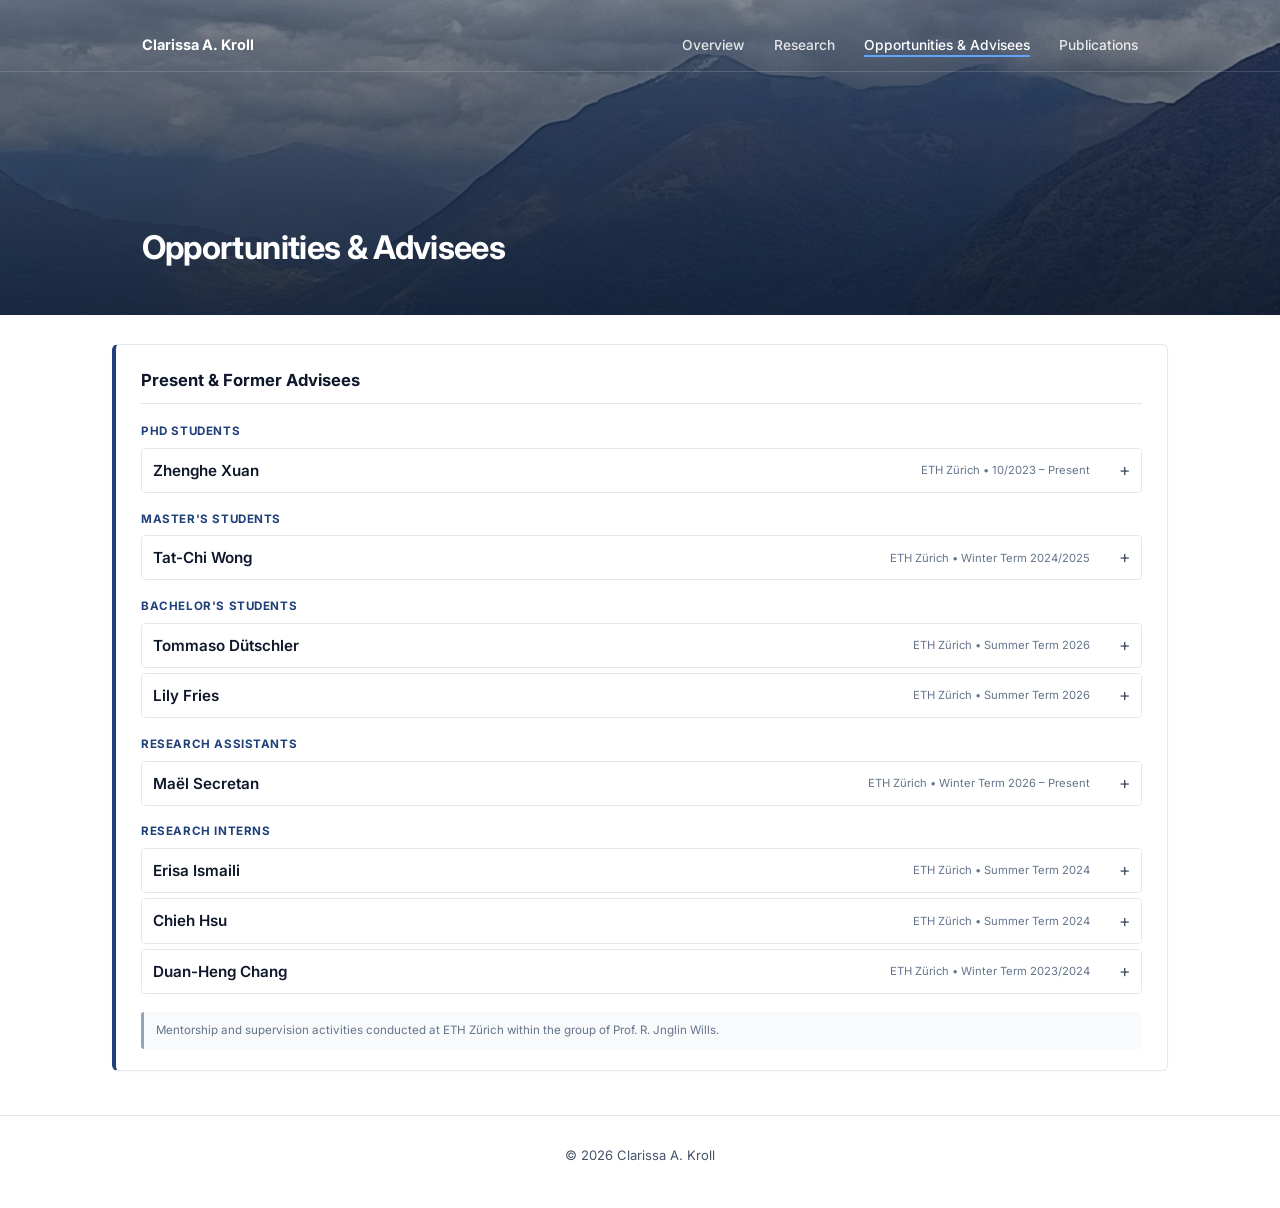
==== commit bb2b0d39: "Update site content and hide hiring section" ====
--- a/advisees.html
+++ b/advisees.html
@@ -34,10 +34,13 @@
   </header>
 
   <main class="content-wrapper">
+    
 
     <!-- Open Positions / Hiring Card -->
-    <section class="hiring-card">
+    <!--
+    <section class="hiring-card"> -->
       <!-- Left Column: SIMBA FASCA Logo Branding -->
+      <!-- 
       <div class="hiring-logo-box">
         <img src="simbaFasca.png" alt="SIMBA FASCA Project Logo" class="hiring-logo-img" />
         <span class="hiring-logo-caption">
@@ -45,16 +48,20 @@
           Investigating how small-scale moisture transport in the atmospheric boundary layer imprints on convection, larger-scale circulation, and climate.
         </span>
       </div>
+      -->
 
       <!-- Right Column: Details & Call to Action -->
+      <!--
       <div class="hiring-content">
         <div class="hiring-badge">Open Positions</div>
         <h2>Join Our Research Group</h2>
         <p class="hiring-intro">
           I am actively looking for motivated researchers to join my group at the University of Bonn, investigating how unresolved moisture transport processes shape our present and future climate.
         </p>
-
+         -->
+     
         <!-- Specific Opportunities Grid -->
+        <!--
         <div class="positions-grid">
           <div class="position-item">
             <div class="position-header">
@@ -87,6 +94,7 @@
         </p>
       </div>
     </section>
+    -->
 
     <!-- Structured Advisees Box -->
     <section class="advisees-box">
@@ -135,7 +143,7 @@
         <details class="student-accordion">
           <summary class="student-summary">
             <span class="student-name">Tommaso Dütschler</span>
-            <span class="student-meta">ETH Zürich &bull; Winter Term 2026/2027</span>
+            <span class="student-meta">ETH Zürich &bull; Summer Term 2026 </span>
           </summary>
           <div class="student-details">
             <p><strong>Role:</strong> Direct Supervisor</p>
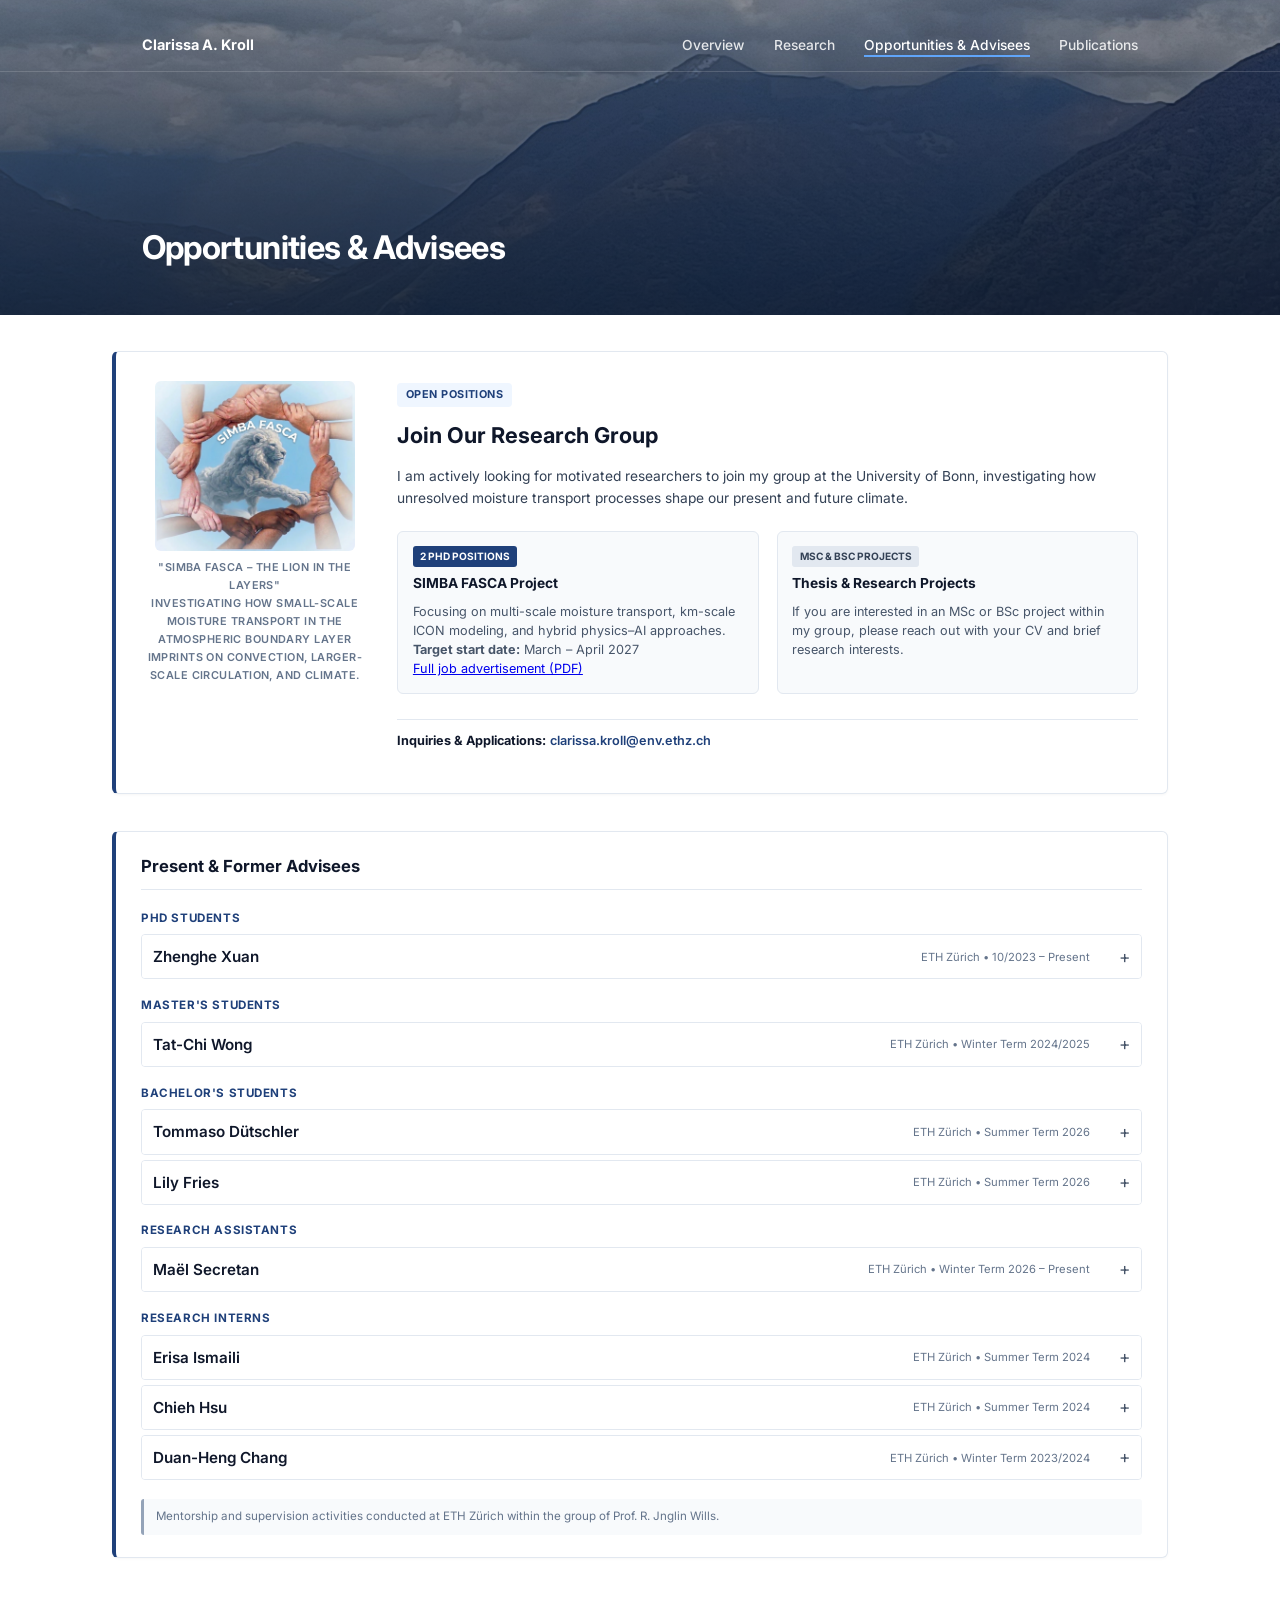
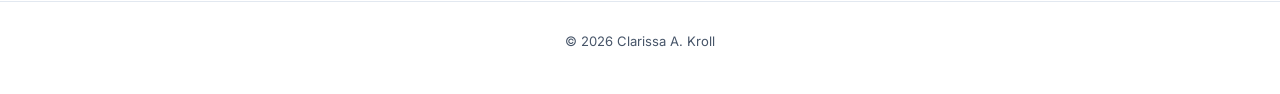
==== commit 74737745: "Included brief CV and job posting" ====
--- a/advisees.html
+++ b/advisees.html
@@ -37,10 +37,9 @@
     
 
     <!-- Open Positions / Hiring Card -->
-    <!--
-    <section class="hiring-card"> -->
+    <section class="hiring-card"> 
       <!-- Left Column: SIMBA FASCA Logo Branding -->
-      <!-- 
+      
       <div class="hiring-logo-box">
         <img src="simbaFasca.png" alt="SIMBA FASCA Project Logo" class="hiring-logo-img" />
         <span class="hiring-logo-caption">
@@ -48,20 +47,18 @@
           Investigating how small-scale moisture transport in the atmospheric boundary layer imprints on convection, larger-scale circulation, and climate.
         </span>
       </div>
-      -->
-
+     
       <!-- Right Column: Details & Call to Action -->
-      <!--
+      
       <div class="hiring-content">
         <div class="hiring-badge">Open Positions</div>
         <h2>Join Our Research Group</h2>
         <p class="hiring-intro">
           I am actively looking for motivated researchers to join my group at the University of Bonn, investigating how unresolved moisture transport processes shape our present and future climate.
         </p>
-         -->
+        
      
         <!-- Specific Opportunities Grid -->
-        <!--
         <div class="positions-grid">
           <div class="position-item">
             <div class="position-header">
@@ -75,6 +72,11 @@
             <p>
               <strong>Target start date:</strong> March &ndash; April 2027
             </p>
+            <p class="pdf-link">
+              <a href="SIMBA-FASCA_PhD_Positions.pdf" target="_blank" rel="noopener">
+                Full job advertisement (PDF)
+              </a>
+            </p>
           </div>
 
           <div class="position-item">
@@ -94,7 +96,6 @@
         </p>
       </div>
     </section>
-    -->
 
     <!-- Structured Advisees Box -->
     <section class="advisees-box">
@@ -113,7 +114,7 @@
           </summary>
           <div class="student-details">
             <p><strong>Role:</strong> Co-Supervisor</p>
-            <p><strong>Topic:</strong> Vertical velocity variance in a changing climate</p>
+            <p><strong>Topic:</strong> Understanding tropical and midlatitude atmospheric circulation variability responses to climate change</p>
             <p><strong>Associated Publication:</strong> Xuan et al. (2025, under review), <a href="https://doi.org/10.22541/essoar.176990601.11274984/v1" target="_blank" rel="noopener" class="doi-link">[DOI: 10.22541/essoar.176990601.11274984/v1]</a></p>
           </div>
         </details>
